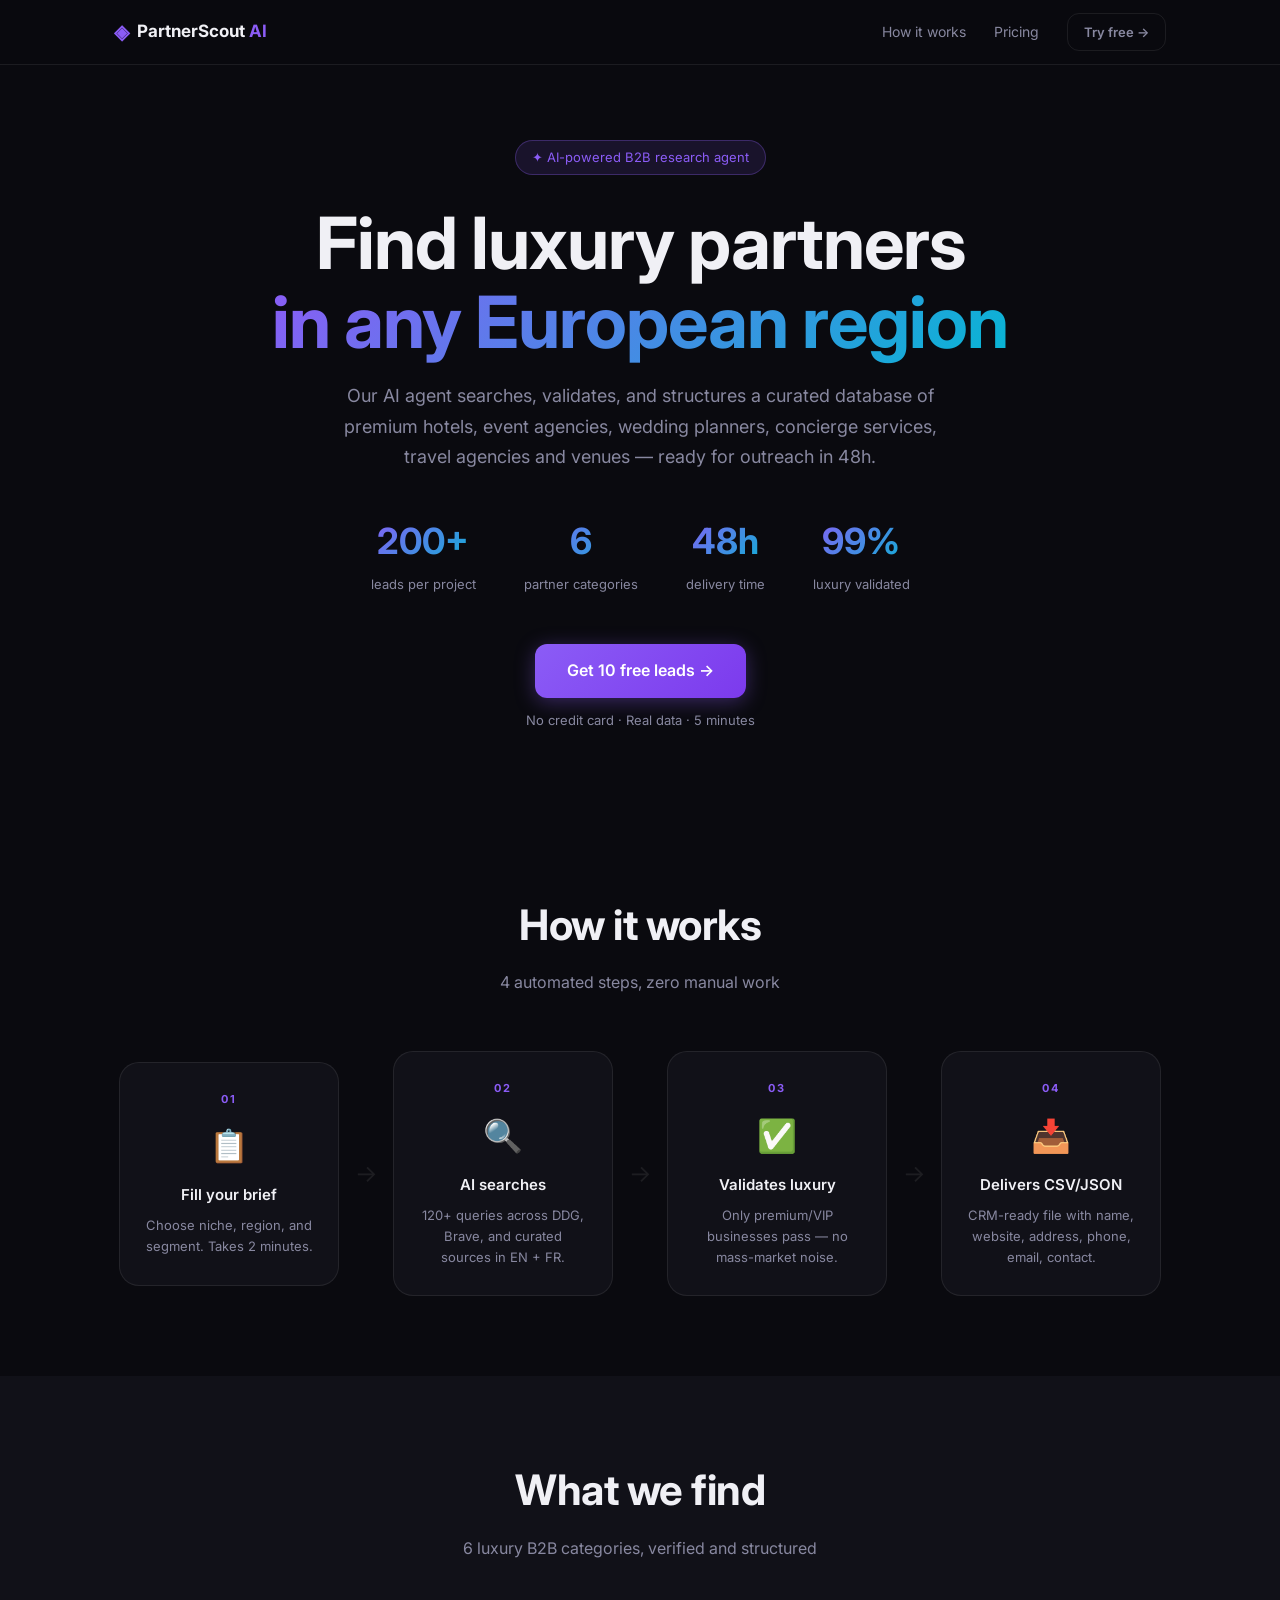
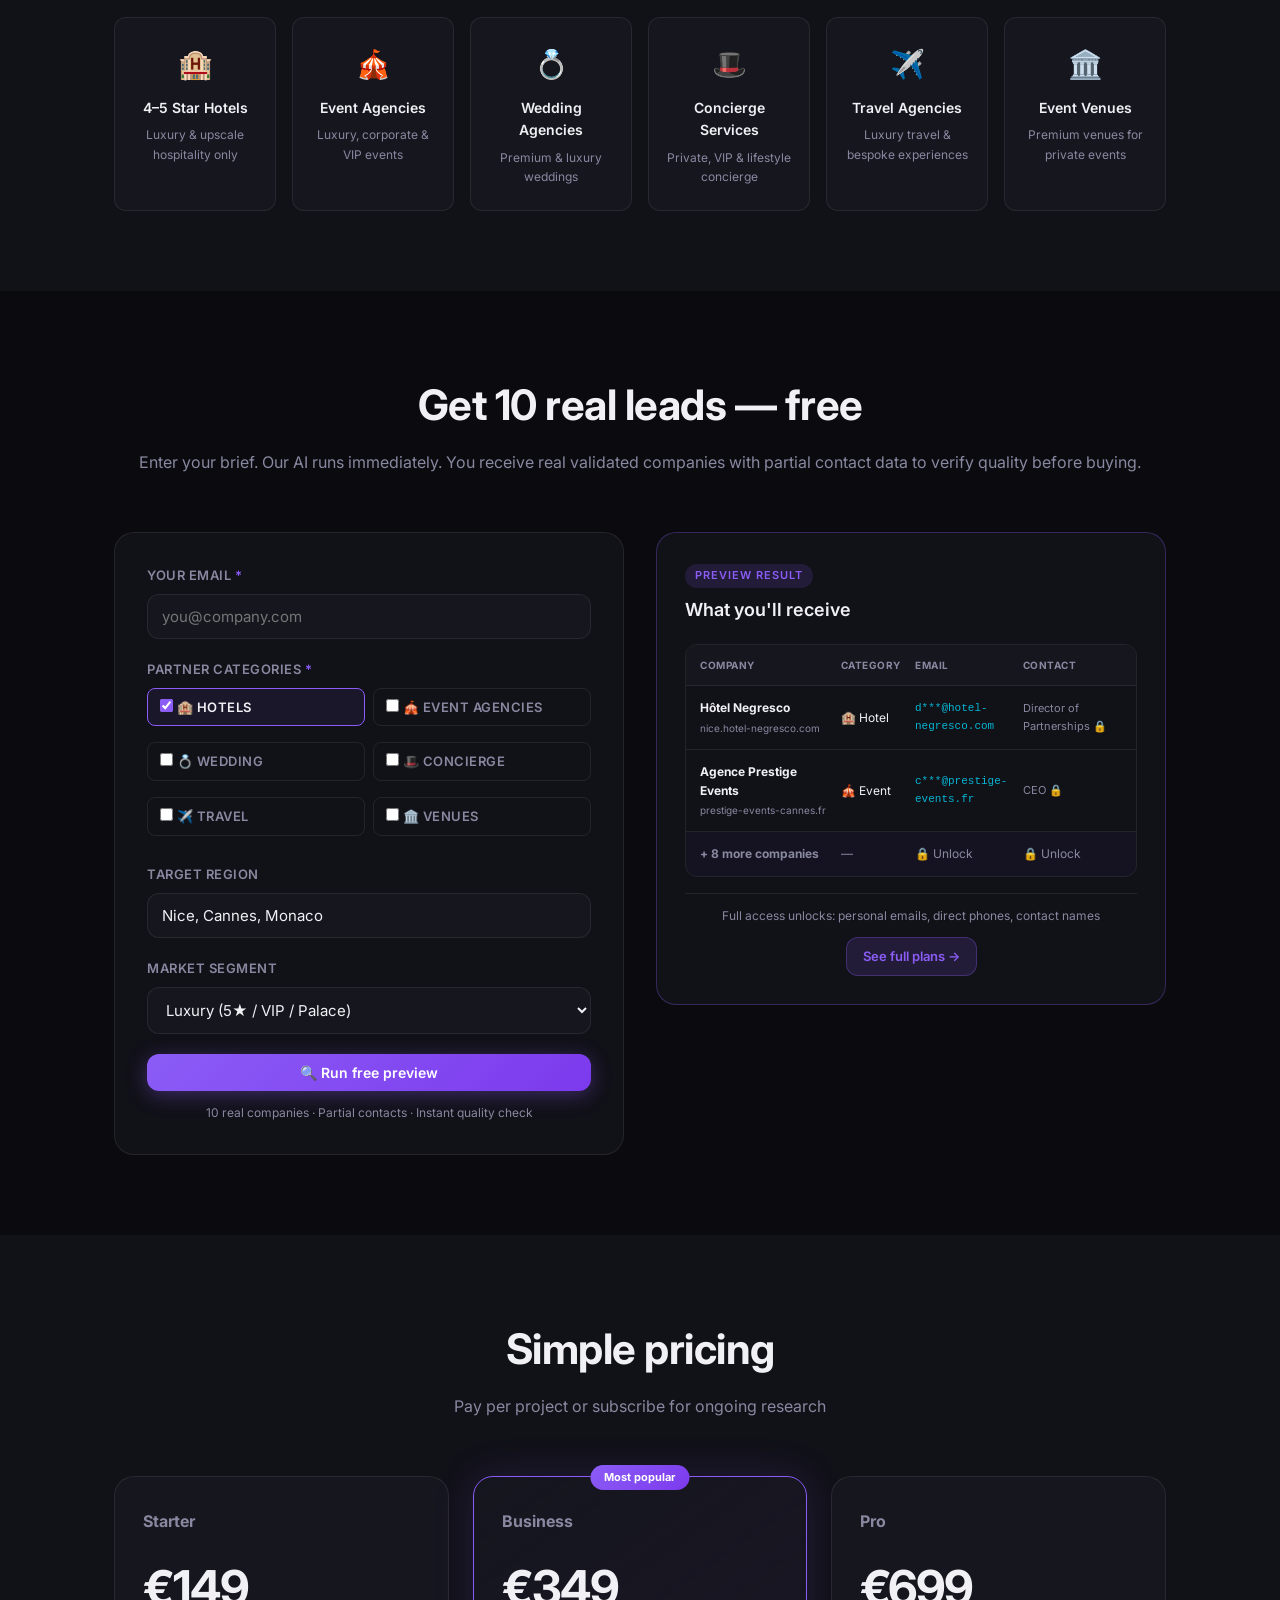
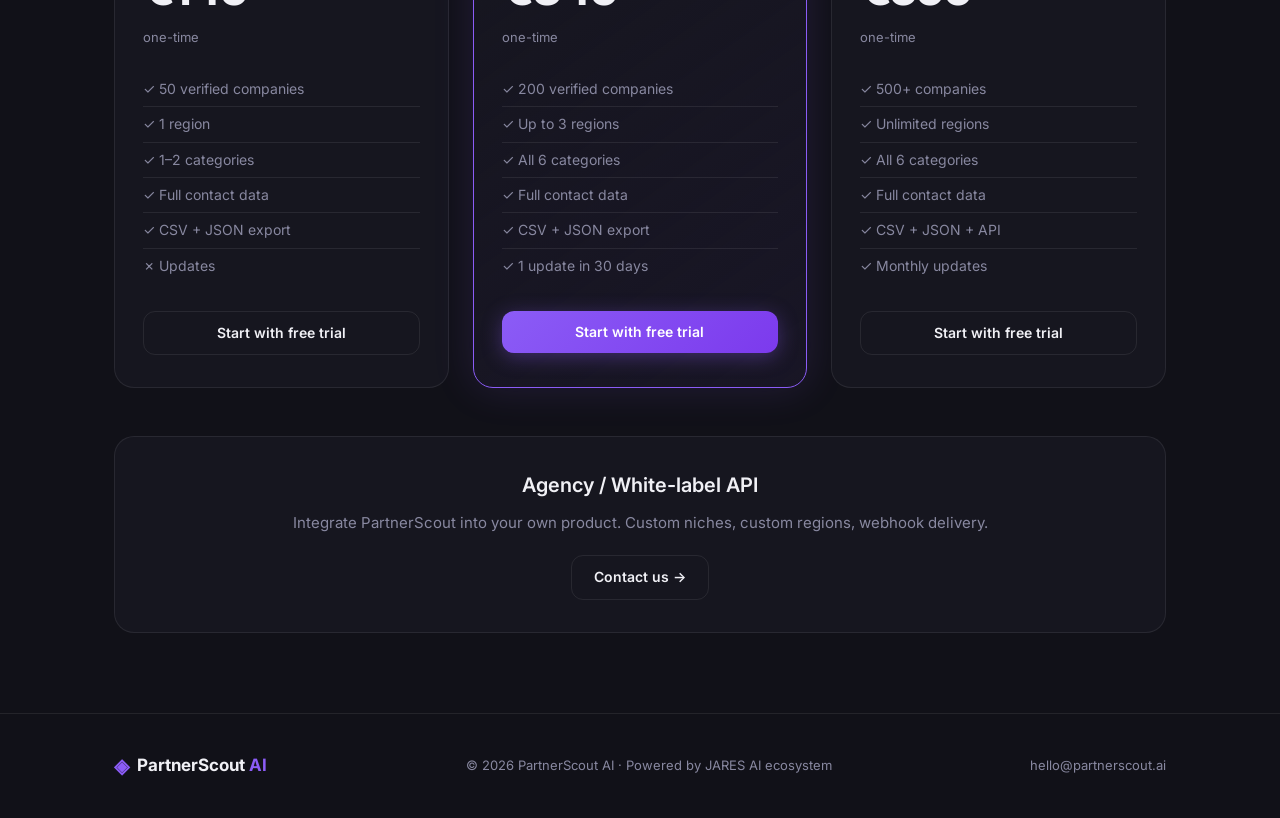
==== frontend/index.html @ cf8f3655 "feat: add frontend landing page + dashboard + trial flow - index.html: hero, stats, categories, tria" ====
<!DOCTYPE html>
<html lang="en">
<head>
  <meta charset="UTF-8" />
  <meta name="viewport" content="width=device-width, initial-scale=1.0" />
  <title>PartnerScout AI — B2B Lead Generation for Luxury Markets</title>
  <meta name="description" content="AI agent that finds and structures luxury B2B partners in any European region. Hotels, concierge, events, weddings, travel. Ready in 48h." />
  <link rel="preconnect" href="https://fonts.googleapis.com" />
  <link href="https://fonts.googleapis.com/css2?family=Inter:wght@300;400;500;600;700&display=swap" rel="stylesheet" />
  <link rel="stylesheet" href="css/style.css" />
</head>
<body>

<!-- ── NAV ─────────────────────────────────────────────────────────────── -->
<nav class="nav">
  <div class="container nav__inner">
    <div class="nav__logo">
      <span class="logo-icon">◈</span>
      <span class="logo-text">PartnerScout <span class="logo-ai">AI</span></span>
    </div>
    <div class="nav__links">
      <a href="#how">How it works</a>
      <a href="#pricing">Pricing</a>
      <a href="#trial" class="btn btn--sm btn--outline">Try free →</a>
    </div>
  </div>
</nav>

<!-- ── HERO ────────────────────────────────────────────────────────────── -->
<section class="hero">
  <div class="container">
    <div class="hero__badge">✦ AI-powered B2B research agent</div>
    <h1 class="hero__title">
      Find luxury partners<br />
      <span class="gradient-text">in any European region</span>
    </h1>
    <p class="hero__sub">
      Our AI agent searches, validates, and structures a curated database of
      premium hotels, event agencies, wedding planners, concierge services,
      travel agencies and venues — ready for outreach in 48h.
    </p>

    <!-- STATS ROW -->
    <div class="stats-row">
      <div class="stat">
        <span class="stat__num">200+</span>
        <span class="stat__label">leads per project</span>
      </div>
      <div class="stat">
        <span class="stat__num">6</span>
        <span class="stat__label">partner categories</span>
      </div>
      <div class="stat">
        <span class="stat__num">48h</span>
        <span class="stat__label">delivery time</span>
      </div>
      <div class="stat">
        <span class="stat__num">99%</span>
        <span class="stat__label">luxury validated</span>
      </div>
    </div>

    <!-- TRIAL CTA -->
    <div class="hero__cta">
      <a href="#trial" class="btn btn--primary btn--lg">Get 10 free leads →</a>
      <span class="hero__cta-note">No credit card · Real data · 5 minutes</span>
    </div>
  </div>
</section>

<!-- ── HOW IT WORKS ────────────────────────────────────────────────────── -->
<section class="section" id="how">
  <div class="container">
    <div class="section-header">
      <h2>How it works</h2>
      <p>4 automated steps, zero manual work</p>
    </div>
    <div class="steps">
      <div class="step">
        <div class="step__num">01</div>
        <div class="step__icon">📋</div>
        <h3>Fill your brief</h3>
        <p>Choose niche, region, and segment. Takes 2 minutes.</p>
      </div>
      <div class="step__arrow">→</div>
      <div class="step">
        <div class="step__num">02</div>
        <div class="step__icon">🔍</div>
        <h3>AI searches</h3>
        <p>120+ queries across DDG, Brave, and curated sources in EN + FR.</p>
      </div>
      <div class="step__arrow">→</div>
      <div class="step">
        <div class="step__num">03</div>
        <div class="step__icon">✅</div>
        <h3>Validates luxury</h3>
        <p>Only premium/VIP businesses pass — no mass-market noise.</p>
      </div>
      <div class="step__arrow">→</div>
      <div class="step">
        <div class="step__num">04</div>
        <div class="step__icon">📥</div>
        <h3>Delivers CSV/JSON</h3>
        <p>CRM-ready file with name, website, address, phone, email, contact.</p>
      </div>
    </div>
  </div>
</section>

<!-- ── CATEGORIES ─────────────────────────────────────────────────────── -->
<section class="section section--dark">
  <div class="container">
    <div class="section-header">
      <h2>What we find</h2>
      <p>6 luxury B2B categories, verified and structured</p>
    </div>
    <div class="categories">
      <div class="category-card">
        <span class="cat-icon">🏨</span>
        <h4>4–5 Star Hotels</h4>
        <p>Luxury & upscale hospitality only</p>
      </div>
      <div class="category-card">
        <span class="cat-icon">🎪</span>
        <h4>Event Agencies</h4>
        <p>Luxury, corporate & VIP events</p>
      </div>
      <div class="category-card">
        <span class="cat-icon">💍</span>
        <h4>Wedding Agencies</h4>
        <p>Premium & luxury weddings</p>
      </div>
      <div class="category-card">
        <span class="cat-icon">🎩</span>
        <h4>Concierge Services</h4>
        <p>Private, VIP & lifestyle concierge</p>
      </div>
      <div class="category-card">
        <span class="cat-icon">✈️</span>
        <h4>Travel Agencies</h4>
        <p>Luxury travel & bespoke experiences</p>
      </div>
      <div class="category-card">
        <span class="cat-icon">🏛️</span>
        <h4>Event Venues</h4>
        <p>Premium venues for private events</p>
      </div>
    </div>
  </div>
</section>

<!-- ── TRIAL SECTION ──────────────────────────────────────────────────── -->
<section class="section" id="trial">
  <div class="container">
    <div class="section-header">
      <h2>Get 10 real leads — free</h2>
      <p>Enter your brief. Our AI runs immediately. You receive real validated companies with partial contact data to verify quality before buying.</p>
    </div>

    <div class="trial-wrapper">
      <!-- FORM -->
      <div class="trial-form-box" id="trialFormBox">
        <form id="trialForm">

          <div class="form-group">
            <label>Your email <span class="required">*</span></label>
            <input type="email" id="trialEmail" placeholder="you@company.com" required />
          </div>

          <div class="form-group">
            <label>Partner categories <span class="required">*</span></label>
            <div class="checkbox-grid">
              <label class="checkbox-item">
                <input type="checkbox" name="niches" value="hotel" checked /> 🏨 Hotels
              </label>
              <label class="checkbox-item">
                <input type="checkbox" name="niches" value="event_agency" /> 🎪 Event agencies
              </label>
              <label class="checkbox-item">
                <input type="checkbox" name="niches" value="wedding" /> 💍 Wedding
              </label>
              <label class="checkbox-item">
                <input type="checkbox" name="niches" value="concierge" /> 🎩 Concierge
              </label>
              <label class="checkbox-item">
                <input type="checkbox" name="niches" value="travel" /> ✈️ Travel
              </label>
              <label class="checkbox-item">
                <input type="checkbox" name="niches" value="venue" /> 🏛️ Venues
              </label>
            </div>
          </div>

          <div class="form-group">
            <label>Target region</label>
            <input type="text" id="trialRegion" placeholder="e.g. Nice, Cannes, Monaco" value="Nice, Cannes, Monaco" />
          </div>

          <div class="form-group">
            <label>Market segment</label>
            <select id="trialSegment">
              <option value="luxury" selected>Luxury (5★ / VIP / Palace)</option>
              <option value="premium">Premium (4★ / upscale)</option>
            </select>
          </div>

          <button type="submit" class="btn btn--primary btn--full" id="trialSubmitBtn">
            <span id="trialBtnText">🔍 Run free preview</span>
          </button>

          <p class="form-note">10 real companies · Partial contacts · Instant quality check</p>
        </form>
      </div>

      <!-- WHAT YOU GET PREVIEW -->
      <div class="trial-preview-box">
        <div class="preview-header">
          <span class="preview-badge">Preview result</span>
          <h3>What you'll receive</h3>
        </div>
        <div class="preview-table">
          <div class="preview-row preview-row--header">
            <span>Company</span>
            <span>Category</span>
            <span>Email</span>
            <span>Contact</span>
          </div>
          <div class="preview-row">
            <span><strong>Hôtel Negresco</strong><br/><small>nice.hotel-negresco.com</small></span>
            <span>🏨 Hotel</span>
            <span class="blur-email">d***@hotel-negresco.com</span>
            <span class="blur-contact">Director of Partnerships 🔒</span>
          </div>
          <div class="preview-row">
            <span><strong>Agence Prestige Events</strong><br/><small>prestige-events-cannes.fr</small></span>
            <span>🎪 Event</span>
            <span class="blur-email">c***@prestige-events.fr</span>
            <span class="blur-contact">CEO 🔒</span>
          </div>
          <div class="preview-row preview-row--locked">
            <span><strong>+ 8 more companies</strong></span>
            <span>—</span>
            <span>🔒 Unlock</span>
            <span>🔒 Unlock</span>
          </div>
        </div>
        <div class="preview-unlock">
          <p>Full access unlocks: personal emails, direct phones, contact names</p>
          <a href="#pricing" class="btn btn--secondary btn--sm">See full plans →</a>
        </div>
      </div>
    </div>
  </div>
</section>

<!-- ── PRICING ────────────────────────────────────────────────────────── -->
<section class="section section--dark" id="pricing">
  <div class="container">
    <div class="section-header">
      <h2>Simple pricing</h2>
      <p>Pay per project or subscribe for ongoing research</p>
    </div>
    <div class="pricing-grid">

      <div class="pricing-card">
        <div class="pricing-name">Starter</div>
        <div class="pricing-price">€149</div>
        <div class="pricing-period">one-time</div>
        <ul class="pricing-features">
          <li>✓ 50 verified companies</li>
          <li>✓ 1 region</li>
          <li>✓ 1–2 categories</li>
          <li>✓ Full contact data</li>
          <li>✓ CSV + JSON export</li>
          <li>✗ Updates</li>
        </ul>
        <a href="#trial" class="btn btn--outline btn--full">Start with free trial</a>
      </div>

      <div class="pricing-card pricing-card--featured">
        <div class="pricing-badge">Most popular</div>
        <div class="pricing-name">Business</div>
        <div class="pricing-price">€349</div>
        <div class="pricing-period">one-time</div>
        <ul class="pricing-features">
          <li>✓ 200 verified companies</li>
          <li>✓ Up to 3 regions</li>
          <li>✓ All 6 categories</li>
          <li>✓ Full contact data</li>
          <li>✓ CSV + JSON export</li>
          <li>✓ 1 update in 30 days</li>
        </ul>
        <a href="#trial" class="btn btn--primary btn--full">Start with free trial</a>
      </div>

      <div class="pricing-card">
        <div class="pricing-name">Pro</div>
        <div class="pricing-price">€699</div>
        <div class="pricing-period">one-time</div>
        <ul class="pricing-features">
          <li>✓ 500+ companies</li>
          <li>✓ Unlimited regions</li>
          <li>✓ All 6 categories</li>
          <li>✓ Full contact data</li>
          <li>✓ CSV + JSON + API</li>
          <li>✓ Monthly updates</li>
        </ul>
        <a href="#trial" class="btn btn--outline btn--full">Start with free trial</a>
      </div>

    </div>

    <div class="pricing-api">
      <h3>Agency / White-label API</h3>
      <p>Integrate PartnerScout into your own product. Custom niches, custom regions, webhook delivery.</p>
      <a href="mailto:hello@partnerscout.ai" class="btn btn--outline">Contact us →</a>
    </div>
  </div>
</section>

<!-- ── FOOTER ─────────────────────────────────────────────────────────── -->
<footer class="footer">
  <div class="container footer__inner">
    <div class="nav__logo">
      <span class="logo-icon">◈</span>
      <span class="logo-text">PartnerScout <span class="logo-ai">AI</span></span>
    </div>
    <p class="footer__copy">© 2026 PartnerScout AI · Powered by JARES AI ecosystem</p>
    <p class="footer__links">
      <a href="mailto:hello@partnerscout.ai">hello@partnerscout.ai</a>
    </p>
  </div>
</footer>

<script src="js/order.js"></script>
</body>
</html>
---- frontend/css/style.css ----
/* ── RESET & BASE ──────────────────────────────────────────────────────── */
*, *::before, *::after { box-sizing: border-box; margin: 0; padding: 0; }

:root {
  --bg:         #0a0a0f;
  --bg2:        #111118;
  --bg3:        #16161f;
  --border:     rgba(255,255,255,0.08);
  --border-glow:rgba(139,92,246,0.3);
  --text:       #f0f0f5;
  --text-muted: #8888a0;
  --accent:     #8b5cf6;
  --accent2:    #06b6d4;
  --gold:       #f59e0b;
  --green:      #10b981;
  --red:        #ef4444;
  --radius:     12px;
  --radius-lg:  20px;
  --shadow:     0 4px 32px rgba(0,0,0,0.4);
}

html { scroll-behavior: smooth; }

body {
  font-family: 'Inter', sans-serif;
  background: var(--bg);
  color: var(--text);
  line-height: 1.6;
  font-size: 16px;
}

a { color: var(--accent); text-decoration: none; }
a:hover { color: var(--accent2); }

.container {
  max-width: 1100px;
  margin: 0 auto;
  padding: 0 24px;
}

/* ── GRADIENT TEXT ─────────────────────────────────────────────────────── */
.gradient-text {
  background: linear-gradient(135deg, var(--accent), var(--accent2));
  -webkit-background-clip: text;
  -webkit-text-fill-color: transparent;
  background-clip: text;
}

/* ── BUTTONS ───────────────────────────────────────────────────────────── */
.btn {
  display: inline-flex;
  align-items: center;
  justify-content: center;
  gap: 6px;
  padding: 10px 22px;
  border-radius: var(--radius);
  font-weight: 600;
  font-size: 14px;
  cursor: pointer;
  transition: all 0.2s;
  border: none;
  font-family: inherit;
  text-decoration: none;
}
.btn--primary {
  background: linear-gradient(135deg, var(--accent), #7c3aed);
  color: #fff;
  box-shadow: 0 4px 20px rgba(139,92,246,0.35);
}
.btn--primary:hover {
  transform: translateY(-2px);
  box-shadow: 0 8px 28px rgba(139,92,246,0.5);
  color: #fff;
}
.btn--secondary {
  background: rgba(139,92,246,0.15);
  color: var(--accent);
  border: 1px solid var(--border-glow);
}
.btn--secondary:hover { background: rgba(139,92,246,0.25); color: var(--accent); }
.btn--outline {
  background: transparent;
  color: var(--text);
  border: 1px solid var(--border);
}
.btn--outline:hover { border-color: var(--accent); color: var(--accent); }
.btn--sm  { padding: 8px 16px; font-size: 13px; }
.btn--lg  { padding: 14px 32px; font-size: 16px; }
.btn--full { width: 100%; }

/* ── NAV ───────────────────────────────────────────────────────────────── */
.nav {
  position: fixed;
  top: 0; left: 0; right: 0;
  z-index: 100;
  background: rgba(10,10,15,0.85);
  backdrop-filter: blur(16px);
  border-bottom: 1px solid var(--border);
}
.nav__inner {
  display: flex;
  align-items: center;
  justify-content: space-between;
  height: 64px;
}
.nav__logo {
  display: flex;
  align-items: center;
  gap: 8px;
  font-weight: 700;
  font-size: 17px;
}
.logo-icon { color: var(--accent); font-size: 20px; }
.logo-ai { color: var(--accent); }
.nav__links {
  display: flex;
  align-items: center;
  gap: 28px;
  font-size: 14px;
  color: var(--text-muted);
}
.nav__links a { color: var(--text-muted); transition: color 0.2s; }
.nav__links a:hover { color: var(--text); }

/* ── HERO ──────────────────────────────────────────────────────────────── */
.hero {
  padding: 140px 0 80px;
  text-align: center;
}
.hero__badge {
  display: inline-block;
  padding: 6px 16px;
  background: rgba(139,92,246,0.12);
  border: 1px solid var(--border-glow);
  border-radius: 100px;
  font-size: 13px;
  color: var(--accent);
  margin-bottom: 28px;
}
.hero__title {
  font-size: clamp(36px, 6vw, 72px);
  font-weight: 700;
  line-height: 1.1;
  margin-bottom: 20px;
  letter-spacing: -1px;
}
.hero__sub {
  font-size: 18px;
  color: var(--text-muted);
  max-width: 620px;
  margin: 0 auto 40px;
  line-height: 1.7;
}

.stats-row {
  display: flex;
  justify-content: center;
  gap: 48px;
  margin: 0 auto 48px;
  flex-wrap: wrap;
}
.stat { text-align: center; }
.stat__num {
  display: block;
  font-size: 36px;
  font-weight: 700;
  background: linear-gradient(135deg, var(--accent), var(--accent2));
  -webkit-background-clip: text;
  -webkit-text-fill-color: transparent;
  background-clip: text;
}
.stat__label {
  font-size: 13px;
  color: var(--text-muted);
}

.hero__cta { display: flex; flex-direction: column; align-items: center; gap: 12px; }
.hero__cta-note { font-size: 13px; color: var(--text-muted); }

/* ── SECTIONS ──────────────────────────────────────────────────────────── */
.section { padding: 80px 0; }
.section--dark { background: var(--bg2); }

.section-header {
  text-align: center;
  margin-bottom: 56px;
}
.section-header h2 {
  font-size: clamp(28px, 4vw, 42px);
  font-weight: 700;
  margin-bottom: 12px;
  letter-spacing: -0.5px;
}
.section-header p { font-size: 16px; color: var(--text-muted); }

/* ── HOW IT WORKS ──────────────────────────────────────────────────────── */
.steps {
  display: flex;
  align-items: center;
  gap: 16px;
  flex-wrap: wrap;
  justify-content: center;
}
.step {
  background: var(--bg2);
  border: 1px solid var(--border);
  border-radius: var(--radius-lg);
  padding: 28px 24px;
  text-align: center;
  flex: 1;
  min-width: 200px;
  max-width: 220px;
  transition: border-color 0.2s, transform 0.2s;
}
.step:hover { border-color: var(--border-glow); transform: translateY(-4px); }
.step__num { font-size: 11px; color: var(--accent); font-weight: 700; letter-spacing: 2px; margin-bottom: 12px; }
.step__icon { font-size: 32px; margin-bottom: 12px; }
.step h3 { font-size: 15px; font-weight: 600; margin-bottom: 8px; }
.step p { font-size: 13px; color: var(--text-muted); }
.step__arrow { font-size: 24px; color: var(--border); flex-shrink: 0; }

/* ── CATEGORIES ────────────────────────────────────────────────────────── */
.categories {
  display: grid;
  grid-template-columns: repeat(auto-fit, minmax(160px, 1fr));
  gap: 16px;
}
.category-card {
  background: var(--bg3);
  border: 1px solid var(--border);
  border-radius: var(--radius);
  padding: 24px 16px;
  text-align: center;
  transition: border-color 0.2s, transform 0.2s;
}
.category-card:hover { border-color: var(--border-glow); transform: translateY(-3px); }
.cat-icon { font-size: 28px; display: block; margin-bottom: 10px; }
.category-card h4 { font-size: 14px; font-weight: 600; margin-bottom: 6px; }
.category-card p { font-size: 12px; color: var(--text-muted); }

/* ── TRIAL SECTION ─────────────────────────────────────────────────────── */
.trial-wrapper {
  display: grid;
  grid-template-columns: 1fr 1fr;
  gap: 32px;
  align-items: start;
}
@media (max-width: 768px) {
  .trial-wrapper { grid-template-columns: 1fr; }
  .steps { flex-direction: column; }
  .step__arrow { transform: rotate(90deg); }
}

/* FORM BOX */
.trial-form-box {
  background: var(--bg2);
  border: 1px solid var(--border);
  border-radius: var(--radius-lg);
  padding: 32px;
}
.form-group { margin-bottom: 20px; }
.form-group label {
  display: block;
  font-size: 13px;
  font-weight: 600;
  color: var(--text-muted);
  margin-bottom: 8px;
  text-transform: uppercase;
  letter-spacing: 0.5px;
}
.required { color: var(--accent); }
.form-group input[type="email"],
.form-group input[type="text"],
.form-group select {
  width: 100%;
  background: var(--bg3);
  border: 1px solid var(--border);
  border-radius: var(--radius);
  padding: 12px 14px;
  color: var(--text);
  font-size: 15px;
  font-family: inherit;
  transition: border-color 0.2s;
  outline: none;
}
.form-group input:focus,
.form-group select:focus { border-color: var(--accent); }
.form-group select option { background: var(--bg3); }

.checkbox-grid {
  display: grid;
  grid-template-columns: 1fr 1fr;
  gap: 8px;
}
.checkbox-item {
  display: flex;
  align-items: center;
  gap: 8px;
  cursor: pointer;
  font-size: 14px;
  color: var(--text-muted);
  padding: 8px 12px;
  border-radius: 8px;
  border: 1px solid var(--border);
  transition: all 0.15s;
  user-select: none;
}
.checkbox-item:has(input:checked) {
  border-color: var(--accent);
  color: var(--text);
  background: rgba(139,92,246,0.08);
}
.checkbox-item input { accent-color: var(--accent); }

.form-note { text-align: center; font-size: 12px; color: var(--text-muted); margin-top: 12px; }

/* PREVIEW BOX */
.trial-preview-box {
  background: var(--bg2);
  border: 1px solid var(--border-glow);
  border-radius: var(--radius-lg);
  padding: 28px;
}
.preview-header { margin-bottom: 20px; }
.preview-badge {
  display: inline-block;
  padding: 3px 10px;
  background: rgba(139,92,246,0.15);
  border-radius: 100px;
  font-size: 11px;
  color: var(--accent);
  font-weight: 600;
  text-transform: uppercase;
  letter-spacing: 1px;
  margin-bottom: 8px;
}
.preview-header h3 { font-size: 18px; font-weight: 600; }

.preview-table { border: 1px solid var(--border); border-radius: var(--radius); overflow: hidden; margin-bottom: 16px; }
.preview-row {
  display: grid;
  grid-template-columns: 2fr 1fr 1.5fr 1.5fr;
  gap: 8px;
  padding: 12px 14px;
  font-size: 12px;
  border-bottom: 1px solid var(--border);
  align-items: center;
}
.preview-row:last-child { border-bottom: none; }
.preview-row--header {
  background: var(--bg3);
  font-size: 10px;
  font-weight: 700;
  color: var(--text-muted);
  text-transform: uppercase;
  letter-spacing: 0.5px;
}
.preview-row--locked { background: rgba(139,92,246,0.04); color: var(--text-muted); }
.preview-row small { color: var(--text-muted); }

.blur-email { color: var(--accent2); font-family: monospace; font-size: 11px; }
.blur-contact { color: var(--text-muted); font-size: 11px; }

.preview-unlock {
  text-align: center;
  padding-top: 12px;
  border-top: 1px solid var(--border);
}
.preview-unlock p { font-size: 12px; color: var(--text-muted); margin-bottom: 12px; }

/* ── PRICING ───────────────────────────────────────────────────────────── */
.pricing-grid {
  display: grid;
  grid-template-columns: repeat(auto-fit, minmax(280px, 1fr));
  gap: 24px;
  margin-bottom: 48px;
}
.pricing-card {
  background: var(--bg3);
  border: 1px solid var(--border);
  border-radius: var(--radius-lg);
  padding: 32px 28px;
  position: relative;
  transition: border-color 0.2s, transform 0.2s;
}
.pricing-card:hover { transform: translateY(-4px); }
.pricing-card--featured {
  border-color: var(--accent);
  background: linear-gradient(145deg, var(--bg3), rgba(139,92,246,0.06));
  box-shadow: 0 0 40px rgba(139,92,246,0.15);
}
.pricing-badge {
  position: absolute;
  top: -12px; left: 50%;
  transform: translateX(-50%);
  background: linear-gradient(135deg, var(--accent), #7c3aed);
  color: #fff;
  font-size: 11px;
  font-weight: 700;
  padding: 4px 14px;
  border-radius: 100px;
  white-space: nowrap;
}
.pricing-name { font-size: 16px; font-weight: 700; color: var(--text-muted); margin-bottom: 16px; }
.pricing-price { font-size: 48px; font-weight: 700; letter-spacing: -2px; }
.pricing-period { font-size: 13px; color: var(--text-muted); margin-bottom: 24px; }
.pricing-features { list-style: none; margin-bottom: 28px; }
.pricing-features li { font-size: 14px; padding: 6px 0; border-bottom: 1px solid var(--border); color: var(--text-muted); }
.pricing-features li:last-child { border-bottom: none; }
.pricing-features li:has(✓) { color: var(--text); }

.pricing-api {
  background: var(--bg3);
  border: 1px solid var(--border);
  border-radius: var(--radius-lg);
  padding: 32px;
  text-align: center;
}
.pricing-api h3 { font-size: 20px; font-weight: 600; margin-bottom: 10px; }
.pricing-api p { font-size: 15px; color: var(--text-muted); margin-bottom: 20px; }

/* ── FOOTER ────────────────────────────────────────────────────────────── */
.footer { background: var(--bg2); border-top: 1px solid var(--border); padding: 36px 0; }
.footer__inner { display: flex; align-items: center; justify-content: space-between; flex-wrap: wrap; gap: 16px; }
.footer__copy { font-size: 13px; color: var(--text-muted); }
.footer__links { font-size: 13px; }
.footer__links a { color: var(--text-muted); }

/* ── LOADING STATE ─────────────────────────────────────────────────────── */
.btn--loading { pointer-events: none; opacity: 0.7; }
.spinner {
  width: 16px; height: 16px;
  border: 2px solid rgba(255,255,255,0.3);
  border-top-color: #fff;
  border-radius: 50%;
  animation: spin 0.7s linear infinite;
  display: inline-block;
}
@keyframes spin { to { transform: rotate(360deg); } }

/* ── TOAST ─────────────────────────────────────────────────────────────── */
.toast {
  position: fixed;
  bottom: 24px; right: 24px;
  background: var(--bg3);
  border: 1px solid var(--border-glow);
  border-radius: var(--radius);
  padding: 14px 20px;
  font-size: 14px;
  z-index: 999;
  max-width: 360px;
  box-shadow: var(--shadow);
  animation: slideIn 0.3s ease;
}
.toast--success { border-color: var(--green); }
.toast--error   { border-color: var(--red); }
@keyframes slideIn { from { transform: translateY(20px); opacity: 0; } to { transform: translateY(0); opacity: 1; } }
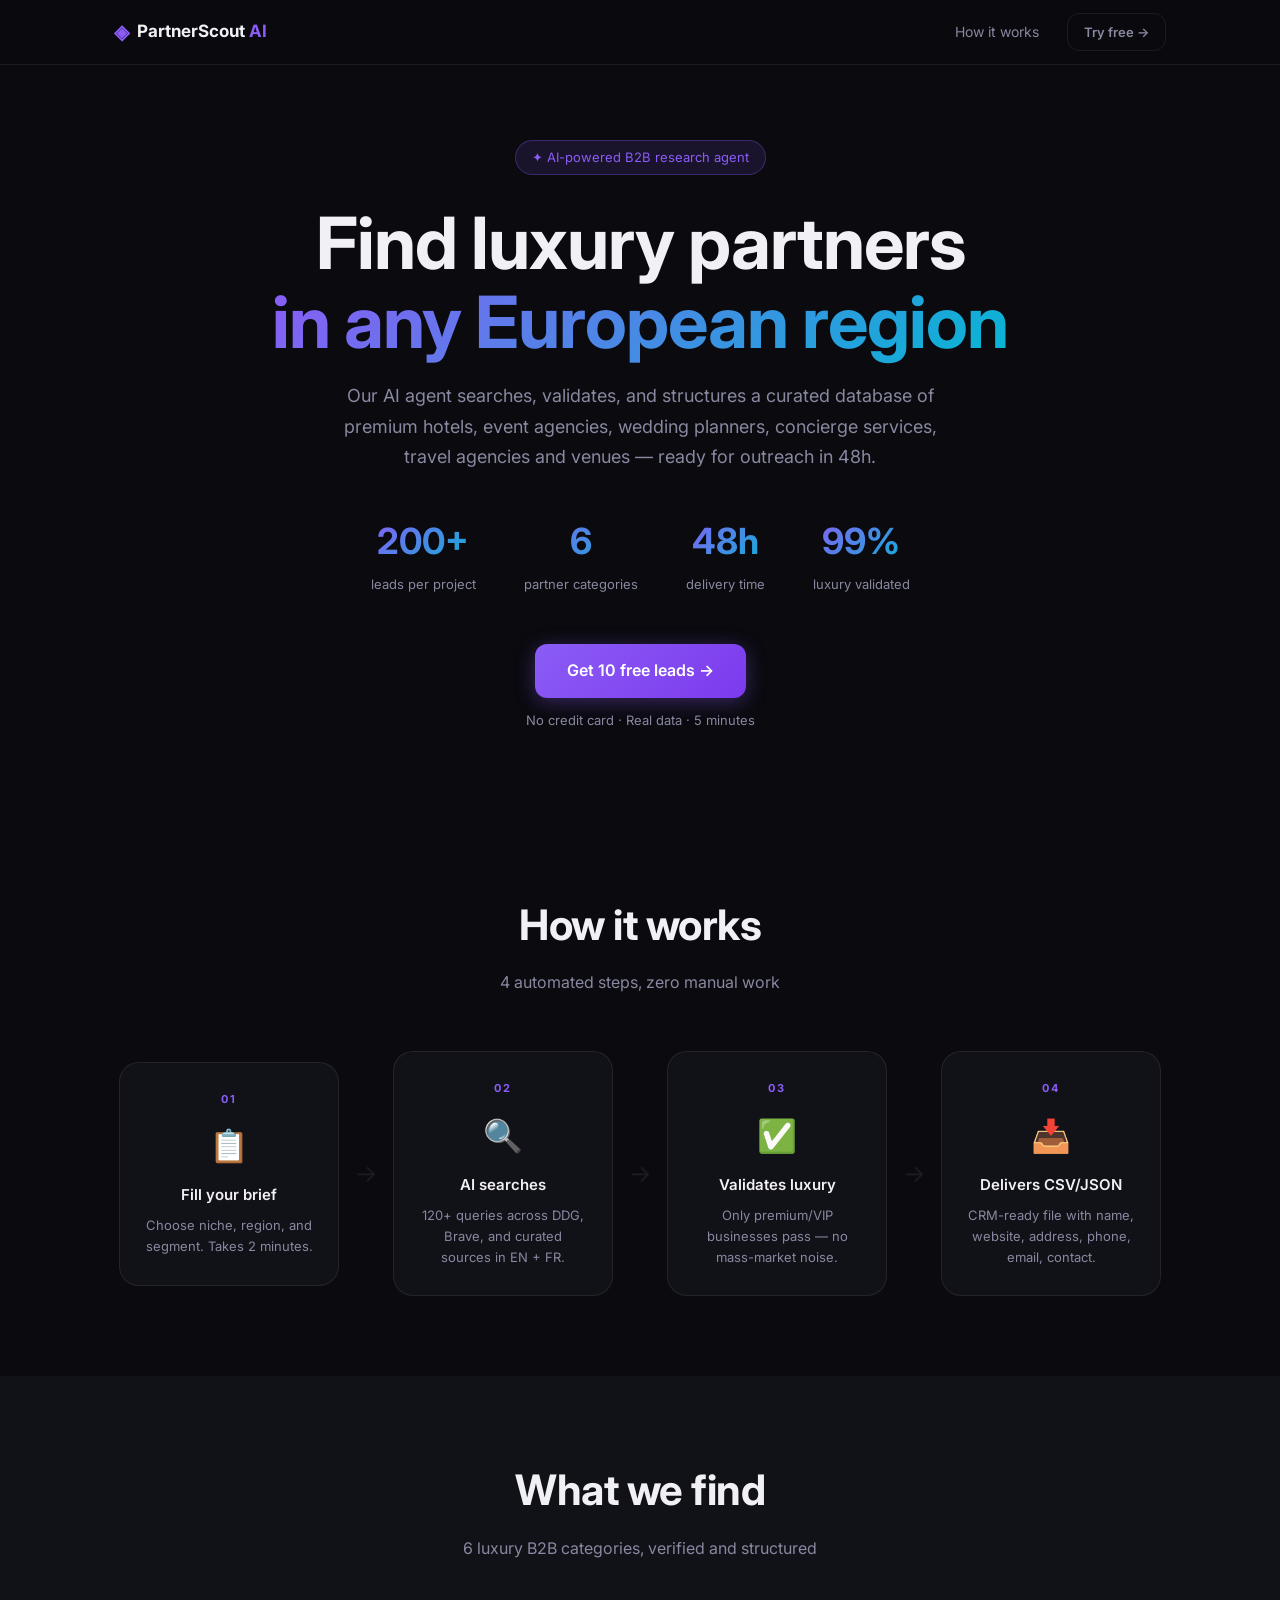
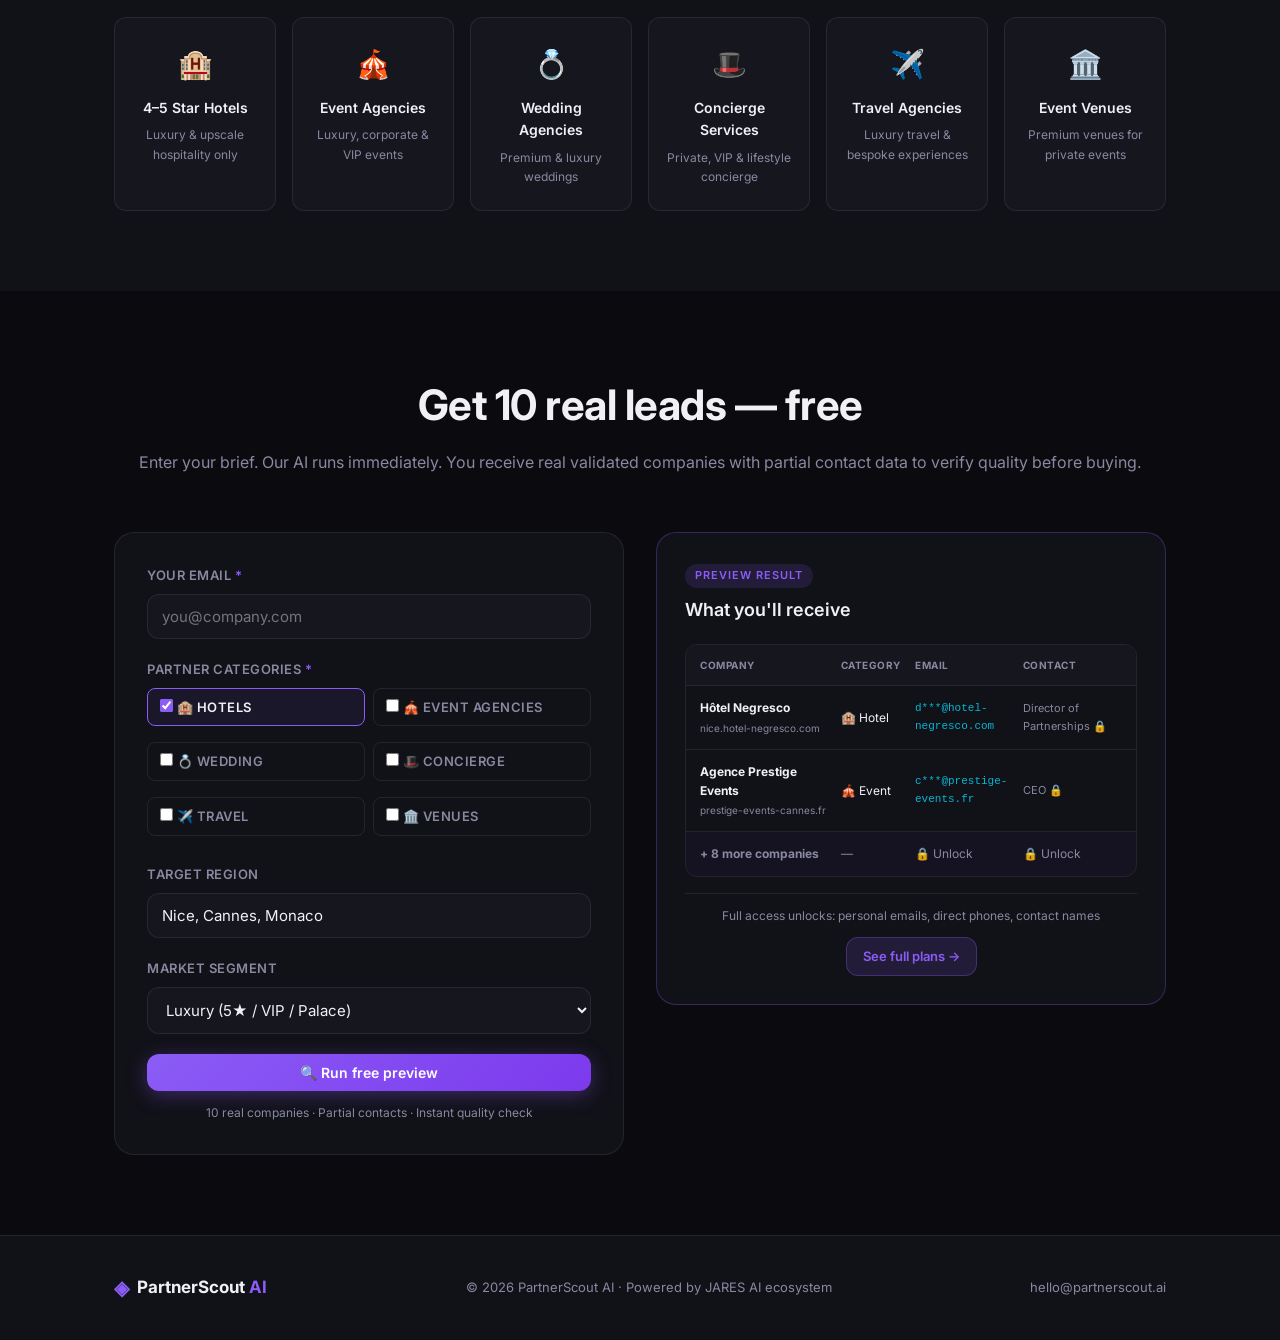
==== commit e4583303: "feat(demo): strict validation gate + 2 niches + CSV-only for client presentation - NEW strict_valida" ====
--- a/frontend/index.html
+++ b/frontend/index.html
@@ -20,7 +20,7 @@
     </div>
     <div class="nav__links">
       <a href="#how">How it works</a>
-      <a href="#pricing">Pricing</a>
+      <!-- <a href="#pricing">Pricing</a> hidden for demo -->
       <a href="#trial" class="btn btn--sm btn--outline">Try free →</a>
     </div>
   </div>
@@ -253,8 +253,8 @@
   </div>
 </section>
 
-<!-- ── PRICING ────────────────────────────────────────────────────────── -->
-<section class="section section--dark" id="pricing">
+<!-- ── PRICING ─── hidden for demo/client presentation ─────────────── -->
+<section class="section section--dark" id="pricing" style="display:none">
   <div class="container">
     <div class="section-header">
       <h2>Simple pricing</h2>
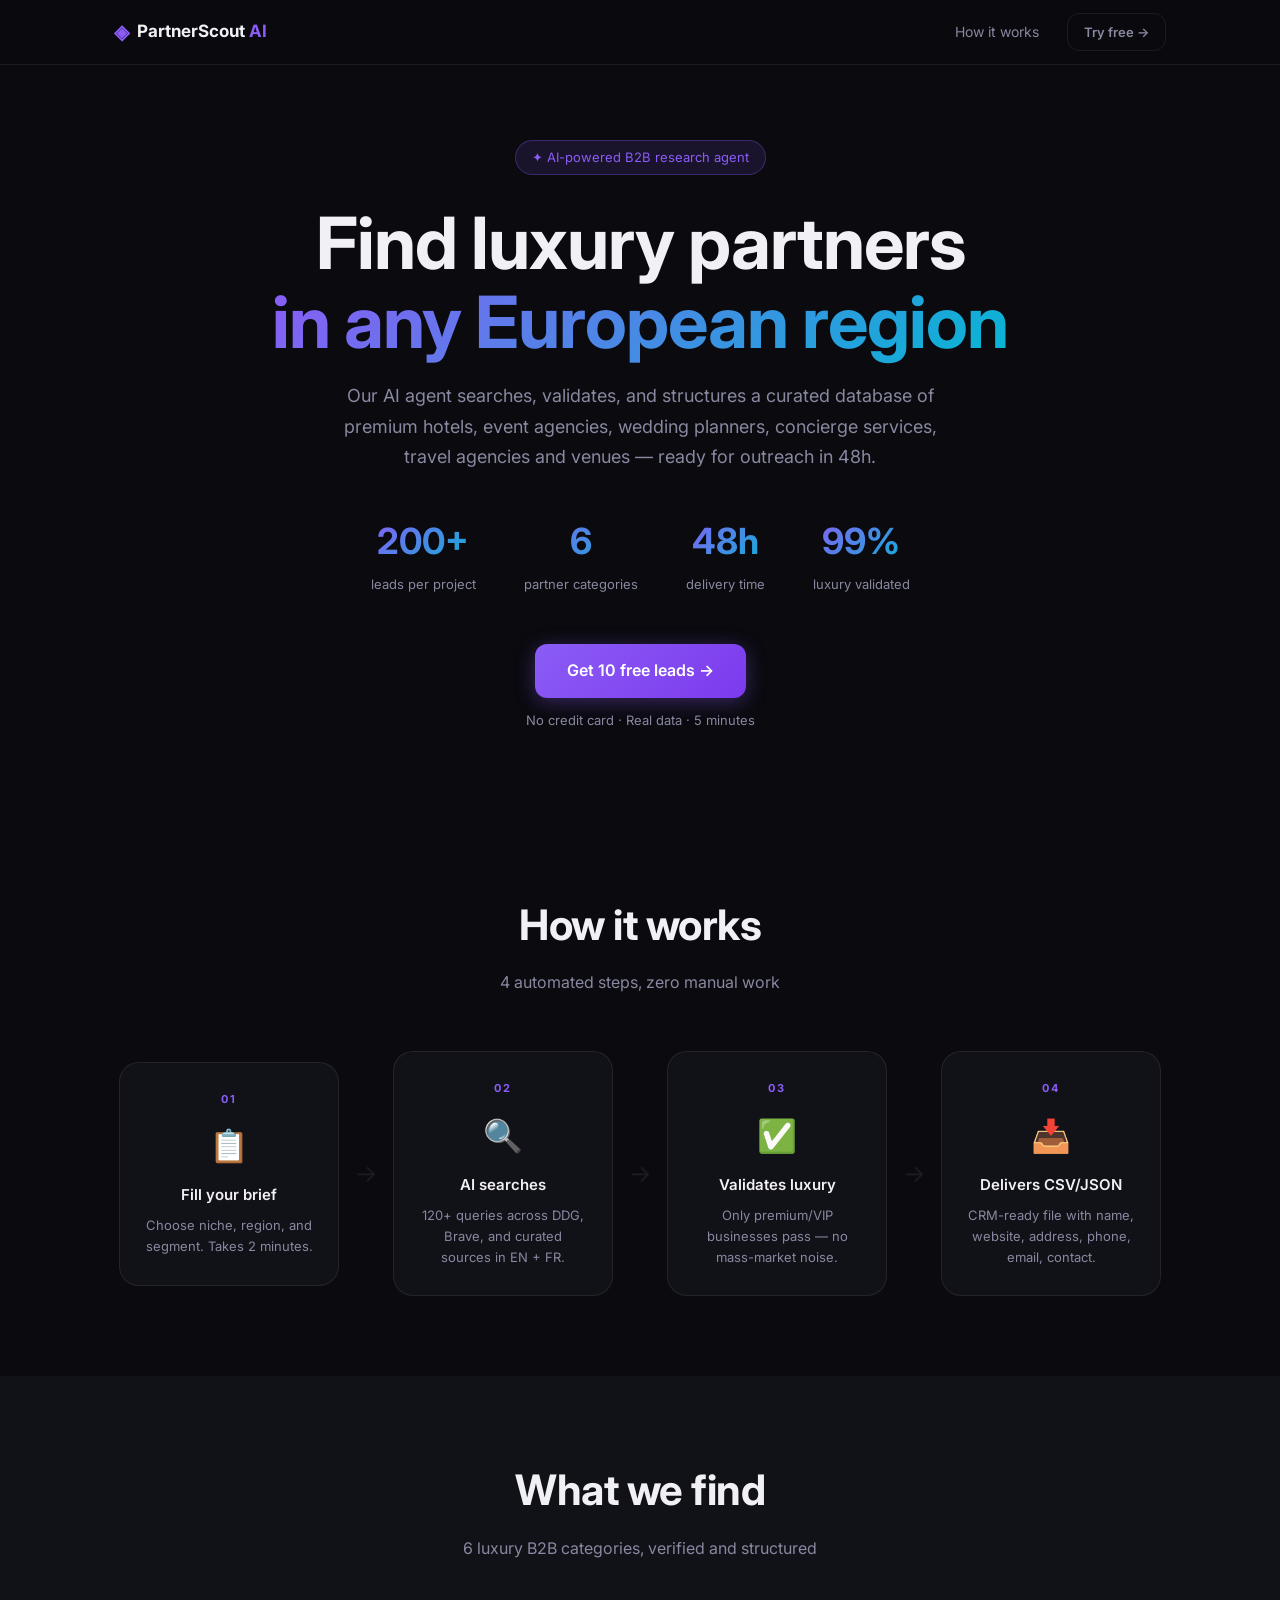
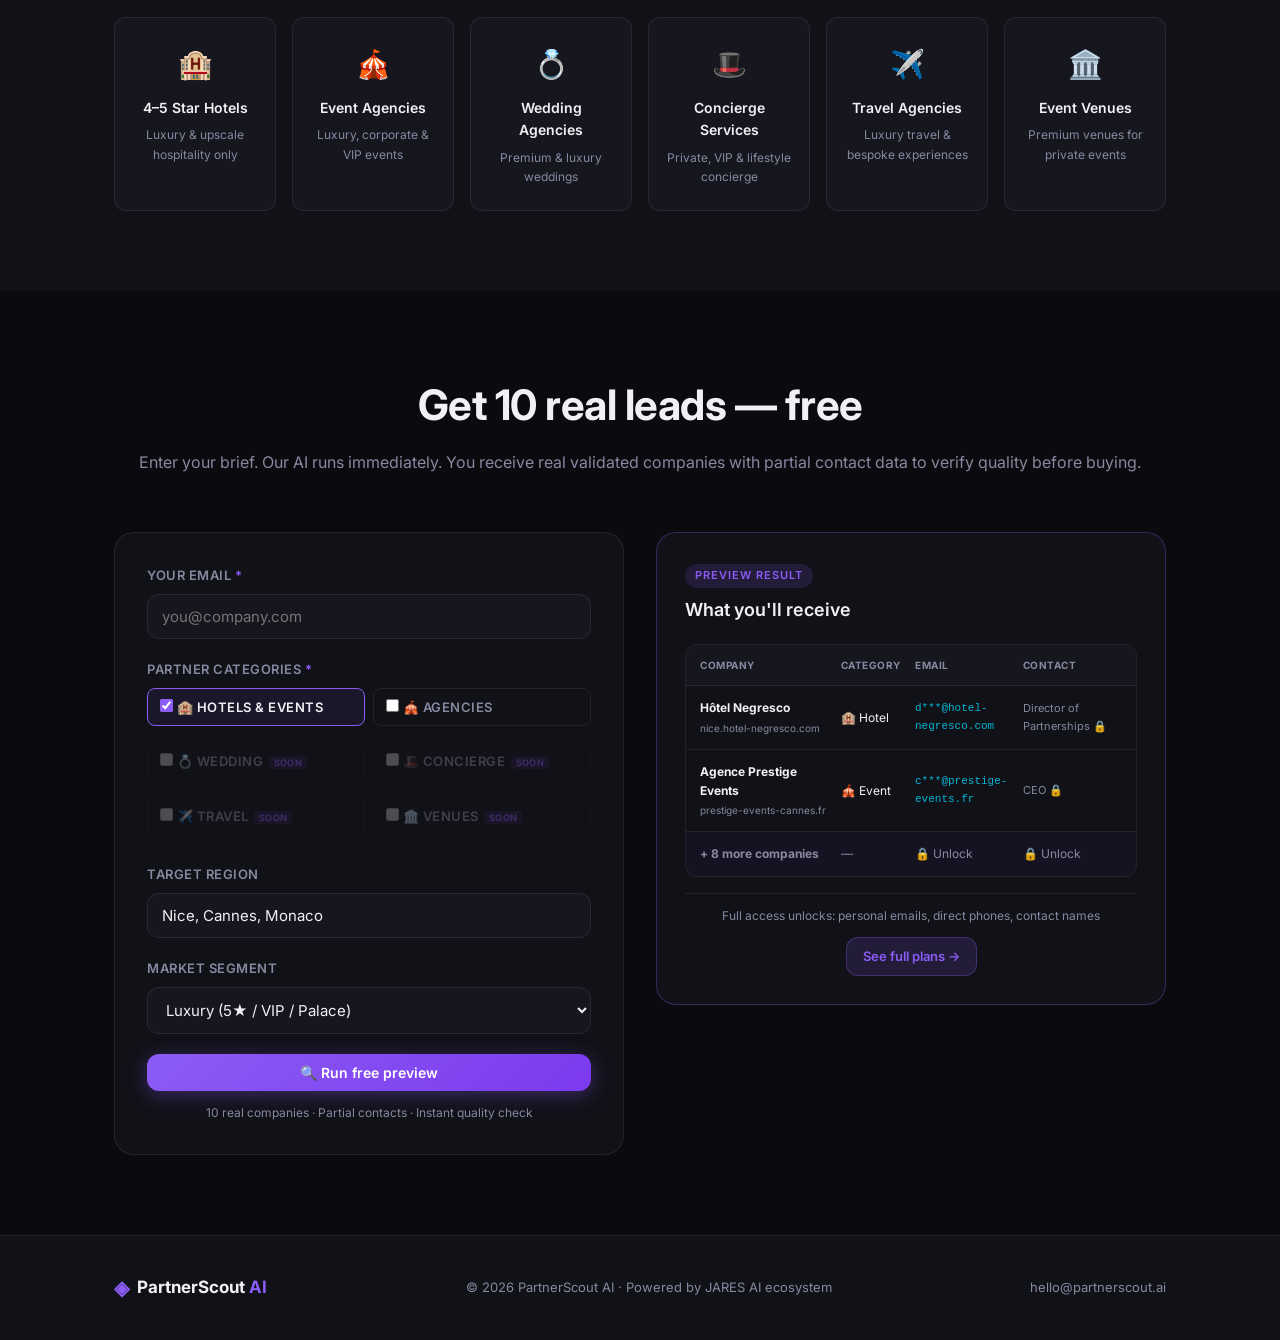
==== commit d23fcbba: "fix(demo): restore results display + disable inactive niches - strict_validator: gate now OR logic (" ====
--- a/frontend/index.html
+++ b/frontend/index.html
@@ -171,22 +171,22 @@
             <label>Partner categories <span class="required">*</span></label>
             <div class="checkbox-grid">
               <label class="checkbox-item">
-                <input type="checkbox" name="niches" value="hotel" checked /> 🏨 Hotels
+                <input type="checkbox" name="niches" value="hotel" checked /> 🏨 Hotels &amp; Events
               </label>
               <label class="checkbox-item">
-                <input type="checkbox" name="niches" value="event_agency" /> 🎪 Event agencies
-              </label>
-              <label class="checkbox-item">
-                <input type="checkbox" name="niches" value="wedding" /> 💍 Wedding
-              </label>
-              <label class="checkbox-item">
-                <input type="checkbox" name="niches" value="concierge" /> 🎩 Concierge
-              </label>
-              <label class="checkbox-item">
-                <input type="checkbox" name="niches" value="travel" /> ✈️ Travel
-              </label>
-              <label class="checkbox-item">
-                <input type="checkbox" name="niches" value="venue" /> 🏛️ Venues
+                <input type="checkbox" name="niches" value="event_agency" /> 🎪 Agencies
+              </label>
+              <label class="checkbox-item checkbox-item--disabled" title="Coming soon">
+                <input type="checkbox" name="niches" value="wedding" disabled /> 💍 Wedding <span class="badge-soon">soon</span>
+              </label>
+              <label class="checkbox-item checkbox-item--disabled" title="Coming soon">
+                <input type="checkbox" name="niches" value="concierge" disabled /> 🎩 Concierge <span class="badge-soon">soon</span>
+              </label>
+              <label class="checkbox-item checkbox-item--disabled" title="Coming soon">
+                <input type="checkbox" name="niches" value="travel" disabled /> ✈️ Travel <span class="badge-soon">soon</span>
+              </label>
+              <label class="checkbox-item checkbox-item--disabled" title="Coming soon">
+                <input type="checkbox" name="niches" value="venue" disabled /> 🏛️ Venues <span class="badge-soon">soon</span>
               </label>
             </div>
           </div>
--- a/frontend/css/style.css
+++ b/frontend/css/style.css
@@ -312,6 +312,27 @@
 }
 .checkbox-item input { accent-color: var(--accent); }
 
+/* Disabled niche — coming soon */
+.checkbox-item--disabled {
+  opacity: 0.38;
+  cursor: not-allowed;
+  pointer-events: none;
+  border-color: rgba(255,255,255,0.06) !important;
+  background: transparent !important;
+}
+.checkbox-item--disabled input { cursor: not-allowed; }
+.badge-soon {
+  font-size: 9px;
+  font-weight: 600;
+  letter-spacing: 0.04em;
+  text-transform: uppercase;
+  background: rgba(139,92,246,0.18);
+  color: var(--accent);
+  border-radius: 4px;
+  padding: 1px 5px;
+  margin-left: 2px;
+}
+
 .form-note { text-align: center; font-size: 12px; color: var(--text-muted); margin-top: 12px; }
 
 /* PREVIEW BOX */
